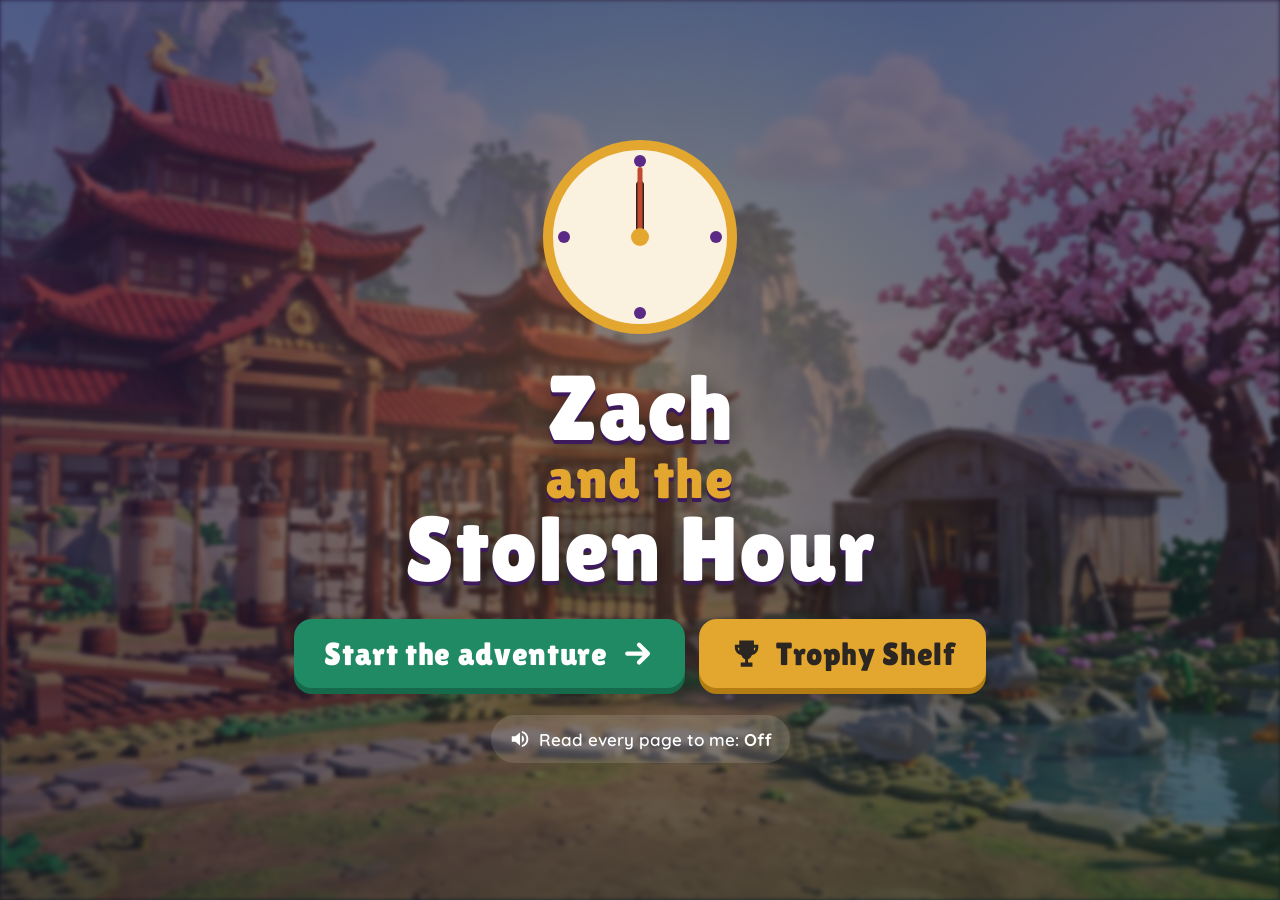
==== index.html @ 6d8345ba "Add Chapter 1 of Zach and the Stolen Hour Playable book-style game: choices, time-anchor rewinds wit" ====
<!doctype html>
<html lang="en">
<head>
<meta charset="utf-8">
<meta name="viewport" content="width=device-width, initial-scale=1, viewport-fit=cover">
<title>Zach and the Stolen Hour</title>
<meta name="theme-color" content="#1d1830">
<meta name="mobile-web-app-capable" content="yes">
<link rel="manifest" href="manifest.json">
<link rel="stylesheet" href="https://fonts.googleapis.com/css2?family=Lilita+One&family=Quicksand:wght@500;600;700&display=swap">
<link rel="stylesheet" href="css/style.css">
</head>
<body>
<div id="app">

  <section id="title" class="screen">
    <div class="bg"></div>
    <svg class="title-clock" viewBox="0 0 200 200" aria-hidden="true">
      <circle cx="100" cy="100" r="92" fill="#fbf1df" stroke="#e3a72f" stroke-width="10"/>
      <g fill="#5b2a86"><circle cx="100" cy="24" r="6"/><circle cx="176" cy="100" r="6"/><circle cx="100" cy="176" r="6"/><circle cx="24" cy="100" r="6"/></g>
      <rect class="hand" x="96" y="44" width="8" height="60" rx="4" fill="#2b2622"/>
      <rect class="hand min" x="97.5" y="30" width="5" height="74" rx="2.5" fill="#c4472f"/>
      <circle cx="100" cy="100" r="9" fill="#e3a72f"/>
    </svg>
    <h1>Zach <span>and the</span> Stolen Hour</h1>
    <div class="title-buttons" id="titleButtons"></div>
  </section>

  <section id="book" class="screen" hidden>
    <div class="pic" id="pic"></div>
    <div class="paper">
      <div class="torn" aria-hidden="true"></div>
      <div class="bar">
        <button class="icon-btn" id="homeBtn" aria-label="Home"></button>
        <button class="icon-btn" id="readBtn" aria-label="Read this page to me"></button>
        <span class="chap" id="chapLabel"></span>
        <button class="icon-btn gearcount" id="gearBtn" aria-label="Golden Gears and badges"></button>
      </div>
      <div class="words" id="words"></div>
      <div class="choices" id="choices"></div>
    </div>
  </section>

  <section id="shelf" class="screen" hidden></section>
  <section id="chapterEnd" class="screen" hidden></section>
</div>

<script src="story/world.js"></script>
<script src="story/chapter1.js"></script>
<script src="js/game.js"></script>
</body>
</html>
---- css/style.css ----
/* Layout: a picture-book spread. One half is the scene picture with a torn edge,
   the other half is the cream page. The sides swap every page, like the Bookbot books. */
:root {
  --paper: #fbf1df;
  --paper-edge: #f0dfc0;
  --ink: #2b2622;
  --ink-soft: #6b5f55;
  --jade: #1f8a63;
  --jade-dark: #166a4b;
  --gold: #e3a72f;
  --gold-dark: #b47d13;
  --tock: #5b2a86;
  --tock-dark: #3c1a5c;
  --oops: #c4472f;
  --night: #1d1830;
  --f-display: "Lilita One", "Arial Rounded MT Bold", system-ui, sans-serif;
  --f-body: "Quicksand", "Nunito", "Varela Round", system-ui, sans-serif;
  --text-size: clamp(19px, 2.35vw, 31px);
  color-scheme: light;
}
* { box-sizing: border-box; }
html, body { height: 100%; }
body {
  margin: 0; background: var(--night); color: var(--ink);
  font-family: var(--f-body); -webkit-tap-highlight-color: transparent;
  touch-action: manipulation; overflow: hidden;
  -webkit-user-select: none; user-select: none;
}
button { font: inherit; color: inherit; cursor: pointer; }
button:focus-visible { outline: 4px solid var(--gold); outline-offset: 3px; }
#app { position: relative; height: 100%; width: 100%; overflow: hidden; }
.screen { position: absolute; inset: 0; }
.screen[hidden] { display: none !important; }

/* ---------- title ---------- */
#title {
  display: flex; flex-direction: column; align-items: center; justify-content: center; gap: 3vh;
  padding: 24px max(24px, env(safe-area-inset-right, 0px)) 24px max(24px, env(safe-area-inset-left, 0px));
  background:
    radial-gradient(circle at 50% 42%, rgba(227,167,47,.35), transparent 55%),
    linear-gradient(160deg, #2a1f48, var(--night) 60%, #0f2a22);
  color: #fff; text-align: center; overflow: hidden;
}
#title .bg { position: absolute; inset: 0; background-size: cover; background-position: center; opacity: .35; filter: blur(2px) saturate(1.1); }
#title > *:not(.bg) { position: relative; }
.title-clock { width: min(26vh, 200px); height: min(26vh, 200px); }
.title-clock .hand { transform-origin: 100px 100px; animation: tick 60s linear infinite; }
.title-clock .hand.min { animation-duration: 8s; }
@keyframes tick { to { transform: rotate(360deg); } }
#title h1 {
  font-family: var(--f-display); font-weight: 400; margin: 0; line-height: .95;
  font-size: clamp(40px, 8vw, 92px); letter-spacing: .01em;
  text-shadow: 0 4px 0 var(--tock-dark), 0 8px 24px rgba(0,0,0,.5);
}
#title h1 span { display: block; color: var(--gold); font-size: .62em; }
.title-buttons { display: flex; flex-wrap: wrap; gap: 14px; justify-content: center; }

.big-btn {
  border: 0; border-radius: 18px; padding: 16px 30px; min-height: 64px;
  font-family: var(--f-display); font-size: clamp(22px, 2.6vw, 32px); letter-spacing: .02em;
  background: var(--jade); color: #fff; box-shadow: 0 6px 0 var(--jade-dark);
  display: inline-flex; align-items: center; gap: 12px; transition: transform .08s;
}
.big-btn:active { transform: translateY(4px); box-shadow: 0 2px 0 var(--jade-dark); }
.big-btn.gold { background: var(--gold); color: var(--ink); box-shadow: 0 6px 0 var(--gold-dark); }
.big-btn.gold:active { box-shadow: 0 2px 0 var(--gold-dark); }
.big-btn.purple { background: var(--tock); box-shadow: 0 6px 0 var(--tock-dark); }
.big-btn.purple:active { box-shadow: 0 2px 0 var(--tock-dark); }
.big-btn.ghost { background: rgba(255,255,255,.12); box-shadow: 0 6px 0 rgba(0,0,0,.35); color: #fff; }
.big-btn svg { width: 1.1em; height: 1.1em; flex: none; }
.big-btn[disabled] { opacity: .45; pointer-events: none; }

.settings { display: flex; flex-wrap: wrap; gap: 10px; justify-content: center; }
.pill { border: 0; border-radius: 999px; padding: 10px 18px; min-height: 48px; background: rgba(255,255,255,.12); color: #fff; font-weight: 600; font-size: 17px; display: inline-flex; align-items: center; gap: 8px; }
.pill svg { width: 22px; height: 22px; }
.pill.on { background: var(--jade); }
.confirm { background: rgba(0,0,0,.45); border-radius: 18px; padding: 18px 22px; display: flex; flex-direction: column; gap: 14px; align-items: center; font-size: 22px; max-width: 560px; }

/* ---------- book page ---------- */
#book { display: flex; background: var(--paper); }
#book.flip { flex-direction: row-reverse; }
.pic { position: relative; flex: 1 1 52%; min-width: 0; background: var(--night); }
.pic > img, .pic > .placeholder { position: absolute; inset: 0; width: 100%; height: 100%; object-fit: cover; }
.placeholder {
  display: flex; flex-direction: column; align-items: center; justify-content: center; gap: 10px; text-align: center; padding: 24px;
  background: repeating-linear-gradient(45deg, #2c2547 0 22px, #2a2342 22px 44px); color: #e9e2ff;
  font-family: var(--f-display); font-size: clamp(22px, 3vw, 38px);
}
.placeholder small { font-family: var(--f-body); font-size: 15px; opacity: .7; font-weight: 600; }
.placeholder svg { width: 72px; height: 72px; opacity: .7; }
.portrait {
  position: absolute; bottom: max(18px, env(safe-area-inset-bottom, 0px)); width: clamp(96px, 13vw, 150px);
  display: flex; flex-direction: column; align-items: center; gap: 6px; z-index: 2;
  animation: popin .35s cubic-bezier(.3,1.6,.6,1);
}
#book:not(.flip) .portrait { right: 36px; }
#book.flip .portrait { left: 36px; }
.portrait .face {
  position: relative; width: 100%; aspect-ratio: 1; border-radius: 50%; border: 5px solid #fff; overflow: hidden;
  box-shadow: 0 6px 18px rgba(0,0,0,.35); background: var(--c, var(--jade));
  display: flex; align-items: center; justify-content: center;
  font-family: var(--f-display); font-size: 48px; color: #fff;
}
.portrait .face img { width: 100%; height: 100%; object-fit: cover; object-position: 50% 20%; }
.portrait .name { background: #fff; border-radius: 999px; padding: 2px 14px; font-weight: 700; font-size: 18px; box-shadow: 0 3px 8px rgba(0,0,0,.25); }
@keyframes popin { from { transform: scale(.4); opacity: 0; } }

.paper {
  position: relative; flex: 1 1 48%; min-width: 0; display: flex; flex-direction: column;
  background: var(--paper); padding-block: max(14px, env(safe-area-inset-top, 0px)) max(18px, env(safe-area-inset-bottom, 0px));
}
#book:not(.flip) .paper { padding-left: clamp(22px, 3.4vw, 54px); padding-right: max(18px, env(safe-area-inset-right, 0px)); }
#book.flip .paper { padding-right: clamp(22px, 3.4vw, 54px); padding-left: max(18px, env(safe-area-inset-left, 0px)); }
.torn { position: absolute; top: 0; bottom: 0; width: 22px; z-index: 3; color: var(--paper); pointer-events: none; }
#book:not(.flip) .torn { left: -21px; }
#book.flip .torn { right: -21px; transform: scaleX(-1); }
.torn svg { width: 100%; height: 100%; display: block; }

.bar { display: flex; align-items: center; gap: 10px; font-weight: 700; color: var(--ink-soft); }
.bar .chap { flex: 1; min-width: 0; font-size: 15px; letter-spacing: .06em; text-transform: uppercase; white-space: nowrap; overflow: hidden; text-overflow: ellipsis; }
.icon-btn {
  border: 0; background: var(--paper-edge); border-radius: 14px; height: 48px; min-width: 48px; padding: 0 12px;
  display: inline-flex; align-items: center; justify-content: center; gap: 6px; font-weight: 700; font-size: 18px; color: var(--ink);
}
.icon-btn svg { width: 26px; height: 26px; }
.icon-btn.reading { background: var(--jade); color: #fff; }
.gearcount svg { color: var(--gold-dark); }

.words {
  flex: 1; min-height: 0; overflow-y: auto; display: flex; flex-direction: column; justify-content: center; gap: .85em;
  padding-block: 10px; font-size: var(--text-size); line-height: 1.85; word-spacing: .14em; font-weight: 500;
  -webkit-user-select: text; user-select: text;
}
.words p { margin: 0; max-width: 30ch; }
.word {
  border: 0; background: none; padding: 0; font-weight: 700; color: var(--ink);
  text-decoration: underline dotted rgba(43,38,34,.35); text-underline-offset: .22em; text-decoration-thickness: 2px;
  border-radius: 6px;
}
.word.say { background: #ffe3a1; animation: bump .5s; }
@keyframes bump { 40% { transform: scale(1.15); } }

.choices { display: flex; flex-direction: column; gap: 12px; padding-top: 8px; }
.choice {
  width: 100%; text-align: left; border: 0; border-radius: 16px; padding: 12px 18px; min-height: 60px;
  font-weight: 700; font-size: clamp(19px, 2.1vw, 26px); background: var(--jade); color: #fff;
  box-shadow: 0 5px 0 var(--jade-dark); display: flex; align-items: center; gap: 12px;
  animation: slidein .35s both;
}
.choice:nth-child(2) { animation-delay: .06s; } .choice:nth-child(3) { animation-delay: .12s; }
.choice .arrow { margin-left: auto; width: 26px; height: 26px; flex: none; }
.choice:active { transform: translateY(3px); box-shadow: 0 2px 0 var(--jade-dark); }
.choice.go { background: var(--gold); color: var(--ink); box-shadow: 0 5px 0 var(--gold-dark); justify-content: center; }
.choice.go:active { box-shadow: 0 2px 0 var(--gold-dark); }
.choice.rewind { background: var(--tock); box-shadow: 0 5px 0 var(--tock-dark); justify-content: center; font-family: var(--f-display); font-weight: 400; font-size: clamp(22px, 2.4vw, 30px); letter-spacing: .02em; }
@keyframes slidein { from { opacity: 0; transform: translateY(12px); } }

#book.fail .paper { background: #fbe6dc; }
#book.fail .torn { color: #fbe6dc; }
.oops { align-self: flex-start; font-family: var(--f-display); font-size: clamp(26px, 3vw, 38px); color: var(--oops); line-height: 1; }

/* ---------- overlays ---------- */
.overlay {
  position: absolute; inset: 0; z-index: 20; display: flex; align-items: center; justify-content: center;
  padding: 24px; background: rgba(20,14,34,.72); animation: fade .25s;
}
@keyframes fade { from { opacity: 0; } }
.card {
  background: var(--paper); border-radius: 26px; padding: 26px 30px; max-width: 560px; width: 100%;
  display: flex; flex-direction: column; align-items: center; gap: 14px; text-align: center;
  box-shadow: 0 20px 60px rgba(0,0,0,.5); animation: popin .4s cubic-bezier(.3,1.5,.6,1);
}
.card h2 { font-family: var(--f-display); font-weight: 400; margin: 0; font-size: clamp(30px, 4vw, 44px); line-height: 1.05; }
.card p { margin: 0; font-size: clamp(20px, 2.2vw, 26px); font-weight: 600; line-height: 1.5; }
.card .sub { color: var(--ink-soft); font-size: 19px; }
.reward-gear { width: 150px; height: 150px; color: var(--gold); filter: drop-shadow(0 6px 0 var(--gold-dark)); animation: spinin 1s cubic-bezier(.2,1.4,.5,1); }
@keyframes spinin { from { transform: rotate(-360deg) scale(0); } }
.badge-icon {
  width: 140px; height: 140px; border-radius: 50%; display: flex; align-items: center; justify-content: center;
  background: radial-gradient(circle at 35% 30%, #fff6d8, var(--gold) 70%); border: 6px solid var(--gold-dark);
  animation: spinin .9s cubic-bezier(.2,1.4,.5,1);
}
.badge-icon svg { width: 72px; height: 72px; color: var(--ink); }
.badge-icon.funny { background: radial-gradient(circle at 35% 30%, #ffe6f0, #f08bb0 70%); border-color: #b44d77; }
.badge-icon.clever { background: radial-gradient(circle at 35% 30%, #e1fff1, #47c48f 70%); border-color: var(--jade-dark); }

#rewind { flex-direction: column; gap: 20px; background: radial-gradient(circle, #6b3aa0 0%, var(--tock-dark) 55%, #120a1f 100%); color: #fff; }
#rewind .clock { width: min(46vh, 300px); height: min(46vh, 300px); }
#rewind .clock .h1 { transform-origin: 100px 100px; animation: back 1.7s cubic-bezier(.4,0,.2,1) forwards; }
#rewind .clock .h2 { transform-origin: 100px 100px; animation: back 1.7s cubic-bezier(.4,0,.2,1) forwards; animation-name: back2; }
#rewind .clock .ring { transform-origin: 100px 100px; animation: back 1.7s linear forwards; }
@keyframes back { to { transform: rotate(-1080deg); } }
@keyframes back2 { to { transform: rotate(-4320deg); } }
#rewind .label { font-family: var(--f-display); font-size: clamp(32px, 5vw, 56px); letter-spacing: .03em; color: var(--gold); }
.wu-hint { display: flex; align-items: center; gap: 16px; text-align: left; }
.wu-hint .face { width: 88px; height: 88px; border-radius: 50%; flex: none; overflow: hidden; border: 4px solid var(--gold); background: #b7950b; display: flex; align-items: center; justify-content: center; font-family: var(--f-display); font-size: 36px; color: #fff; }
.wu-hint .face img { width: 100%; height: 100%; object-fit: cover; object-position: 50% 20%; }
.wu-hint p { font-style: italic; }

.toast {
  position: absolute; top: max(16px, env(safe-area-inset-top, 0px)); left: 50%; transform: translateX(-50%); z-index: 30;
  background: var(--gold); color: var(--ink); border-radius: 999px; padding: 10px 22px; font-weight: 700; font-size: 20px;
  display: flex; align-items: center; gap: 10px; box-shadow: 0 6px 20px rgba(0,0,0,.3); animation: toast 2.6s forwards;
}
.toast svg { width: 26px; height: 26px; }
@keyframes toast { 0% { opacity: 0; transform: translate(-50%, -20px); } 12%, 82% { opacity: 1; transform: translate(-50%, 0); } 100% { opacity: 0; transform: translate(-50%, -20px); } }

/* ---------- trophy shelf + chapter end ---------- */
#shelf, #chapterEnd {
  overflow-y: auto; background: linear-gradient(180deg, #3a2a1c, #241a12); color: #fff;
  padding: max(20px, env(safe-area-inset-top, 0px)) max(20px, env(safe-area-inset-right, 0px)) 40px max(20px, env(safe-area-inset-left, 0px));
}
.shelf-inner { max-width: 1100px; margin: 0 auto; display: flex; flex-direction: column; gap: 22px; }
.shelf-head { display: flex; align-items: center; gap: 14px; flex-wrap: wrap; }
.shelf-head h2 { font-family: var(--f-display); font-weight: 400; margin: 0; font-size: clamp(32px, 4.5vw, 52px); flex: 1; }
.plank { background: linear-gradient(180deg, #7a5230, #5b3b20); border-radius: 14px; padding: 16px 18px 20px; box-shadow: inset 0 -8px 0 rgba(0,0,0,.25); }
.plank h3 { margin: 0 0 10px; font-family: var(--f-display); font-weight: 400; font-size: 24px; color: #ffd98a; }
.gear-rows { display: grid; grid-template-columns: repeat(auto-fill, minmax(180px, 1fr)); gap: 12px; }
.gear-row { background: rgba(0,0,0,.2); border-radius: 12px; padding: 10px 12px; display: flex; flex-direction: column; gap: 6px; }
.gear-row .lbl { font-weight: 700; font-size: 16px; opacity: .85; }
.gear-row .gs { display: flex; gap: 8px; }
.gear-row svg { width: 42px; height: 42px; color: var(--gold); }
.gear-row svg.off { color: rgba(255,255,255,.18); }
.badge-grid { display: grid; grid-template-columns: repeat(auto-fill, minmax(150px, 1fr)); gap: 14px; }
.bdg { display: flex; flex-direction: column; align-items: center; gap: 6px; text-align: center; background: rgba(0,0,0,.2); border-radius: 14px; padding: 12px 8px; }
.bdg .badge-icon { width: 76px; height: 76px; border-width: 4px; animation: none; }
.bdg .badge-icon svg { width: 40px; height: 40px; }
.bdg.locked .badge-icon { background: #4a3a2c; border-color: #3a2c20; }
.bdg.locked .badge-icon svg { color: rgba(255,255,255,.25); }
.bdg b { font-size: 17px; }
.bdg span { font-size: 14px; opacity: .75; line-height: 1.3; }
.end-gears { display: flex; gap: 14px; justify-content: center; }
.end-gears svg { width: 80px; height: 80px; color: var(--gold); }
.end-gears svg.off { color: #d9c9ad; }

@media (orientation: portrait) {
  #book, #book.flip { flex-direction: column; }
  .pic { flex: 0 0 38%; }
  .torn { display: none; }
  #book .paper { padding-inline: max(18px, env(safe-area-inset-left, 0px)) max(18px, env(safe-area-inset-right, 0px)); }
  .words p { max-width: none; }
  .portrait { width: 92px; }
}
@media (prefers-reduced-motion: reduce) {
  *, *::before, *::after { animation-duration: .01s !important; animation-iteration-count: 1 !important; }
}
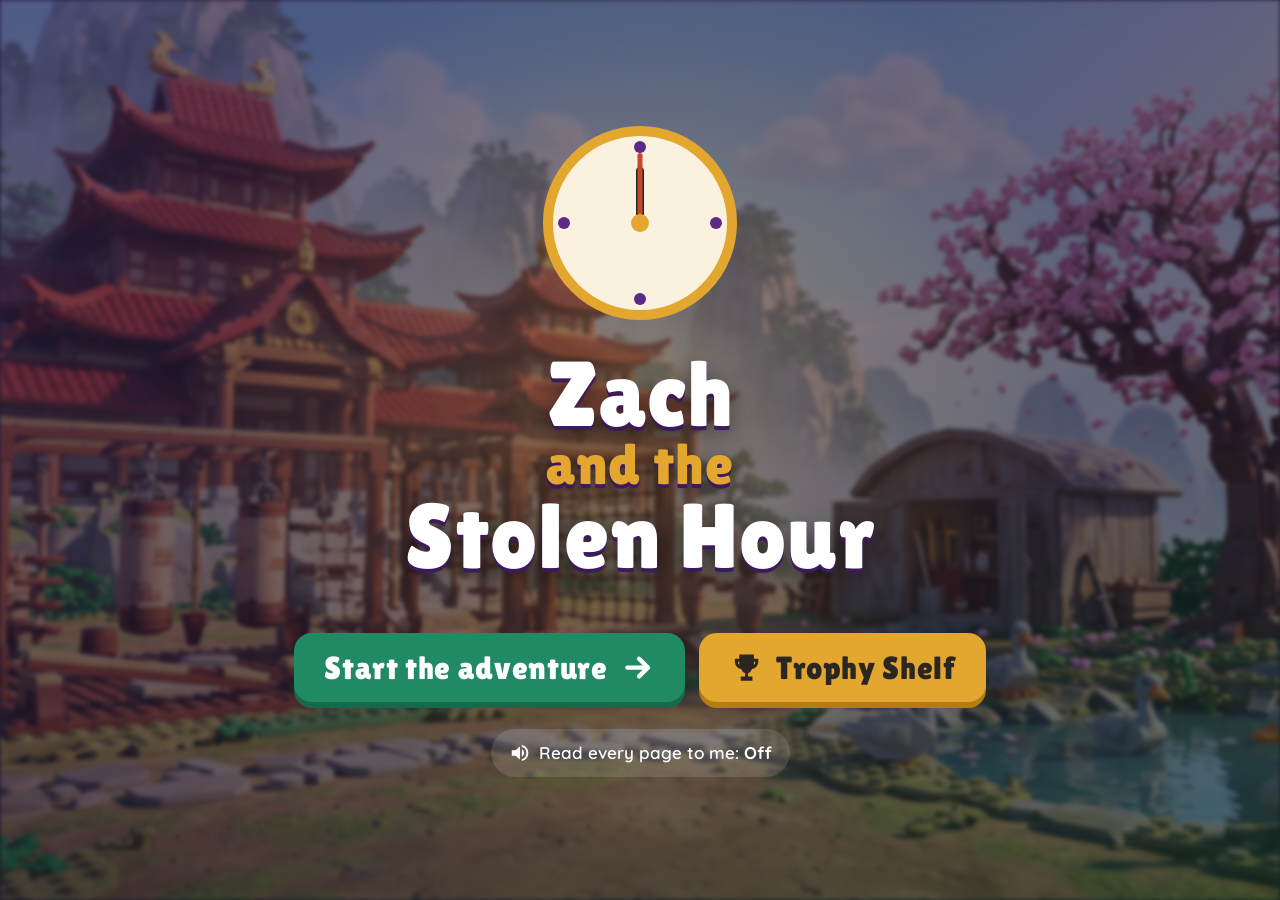
==== commit 22d8cde5: "Finish the book: chapters 3-5, clock puzzle and star endings Clock Mountain (Slow-Mo, rock Ticklings" ====
--- a/index.html
+++ b/index.html
@@ -47,6 +47,10 @@
 
 <script src="story/world.js"></script>
 <script src="story/chapter1.js"></script>
+<script src="story/chapter2.js"></script>
+<script src="story/chapter3.js"></script>
+<script src="story/chapter4.js"></script>
+<script src="story/chapter5.js"></script>
 <script src="js/game.js"></script>
 </body>
 </html>
--- a/css/style.css
+++ b/css/style.css
@@ -244,3 +244,27 @@
 @media (prefers-reduced-motion: reduce) {
   *, *::before, *::after { animation-duration: .01s !important; animation-iteration-count: 1 !important; }
 }
+
+/* ---------- clock puzzle ---------- */
+.clock-card { position: absolute; top: max(18px, env(safe-area-inset-top, 0px)); left: 50%; transform: translateX(-50%); z-index: 2;
+  background: rgba(251,241,223,.94); border-radius: 22px; padding: 14px 18px 12px; display: flex; flex-direction: column; align-items: center; gap: 6px;
+  box-shadow: 0 10px 30px rgba(0,0,0,.35); font-weight: 700; font-size: 18px; text-align: center; animation: popin .4s cubic-bezier(.3,1.5,.6,1); }
+.clock-card svg { width: clamp(150px, 20vw, 220px); height: auto; }
+.choices.clocks { flex-direction: row; justify-content: space-between; gap: 14px; }
+.choice.clock-choice { flex: 1; min-width: 0; justify-content: center; padding: 10px; background: var(--paper-edge); box-shadow: 0 5px 0 #d8c39e; }
+.choice.clock-choice:active { box-shadow: 0 2px 0 #d8c39e; }
+.pick-clock { width: 100%; max-width: 150px; height: auto; }
+.choices.many { gap: 8px; }
+.choices.many .choice { min-height: 50px; padding-block: 8px; }
+
+/* ---------- final ending ---------- */
+.ending h2 { font-family: var(--f-display); font-weight: 400; margin: 0; font-size: clamp(40px, 6vw, 72px); color: #ffd98a; }
+.ending .msg { font-size: clamp(20px, 2.4vw, 28px); font-weight: 600; margin: 0; max-width: 34ch; line-height: 1.45; }
+.ending .stars { display: flex; gap: 12px; }
+.ending .stars span { width: clamp(80px, 11vw, 130px); color: rgba(255,255,255,.18); animation: popin .6s cubic-bezier(.3,1.6,.6,1) both; }
+.ending .stars span.on { color: var(--gold); filter: drop-shadow(0 6px 0 var(--gold-dark)); }
+.ending .stars svg { width: 100%; height: auto; }
+#titleStars .best { display: inline-flex; align-items: center; gap: 6px; font-weight: 700; font-size: 18px; background: rgba(0,0,0,.35); padding: 6px 14px; border-radius: 999px; }
+#titleStars i { width: 26px; height: 26px; display: inline-block; color: rgba(255,255,255,.25); }
+#titleStars i.on { color: var(--gold); }
+#titleStars svg { width: 100%; height: 100%; }
